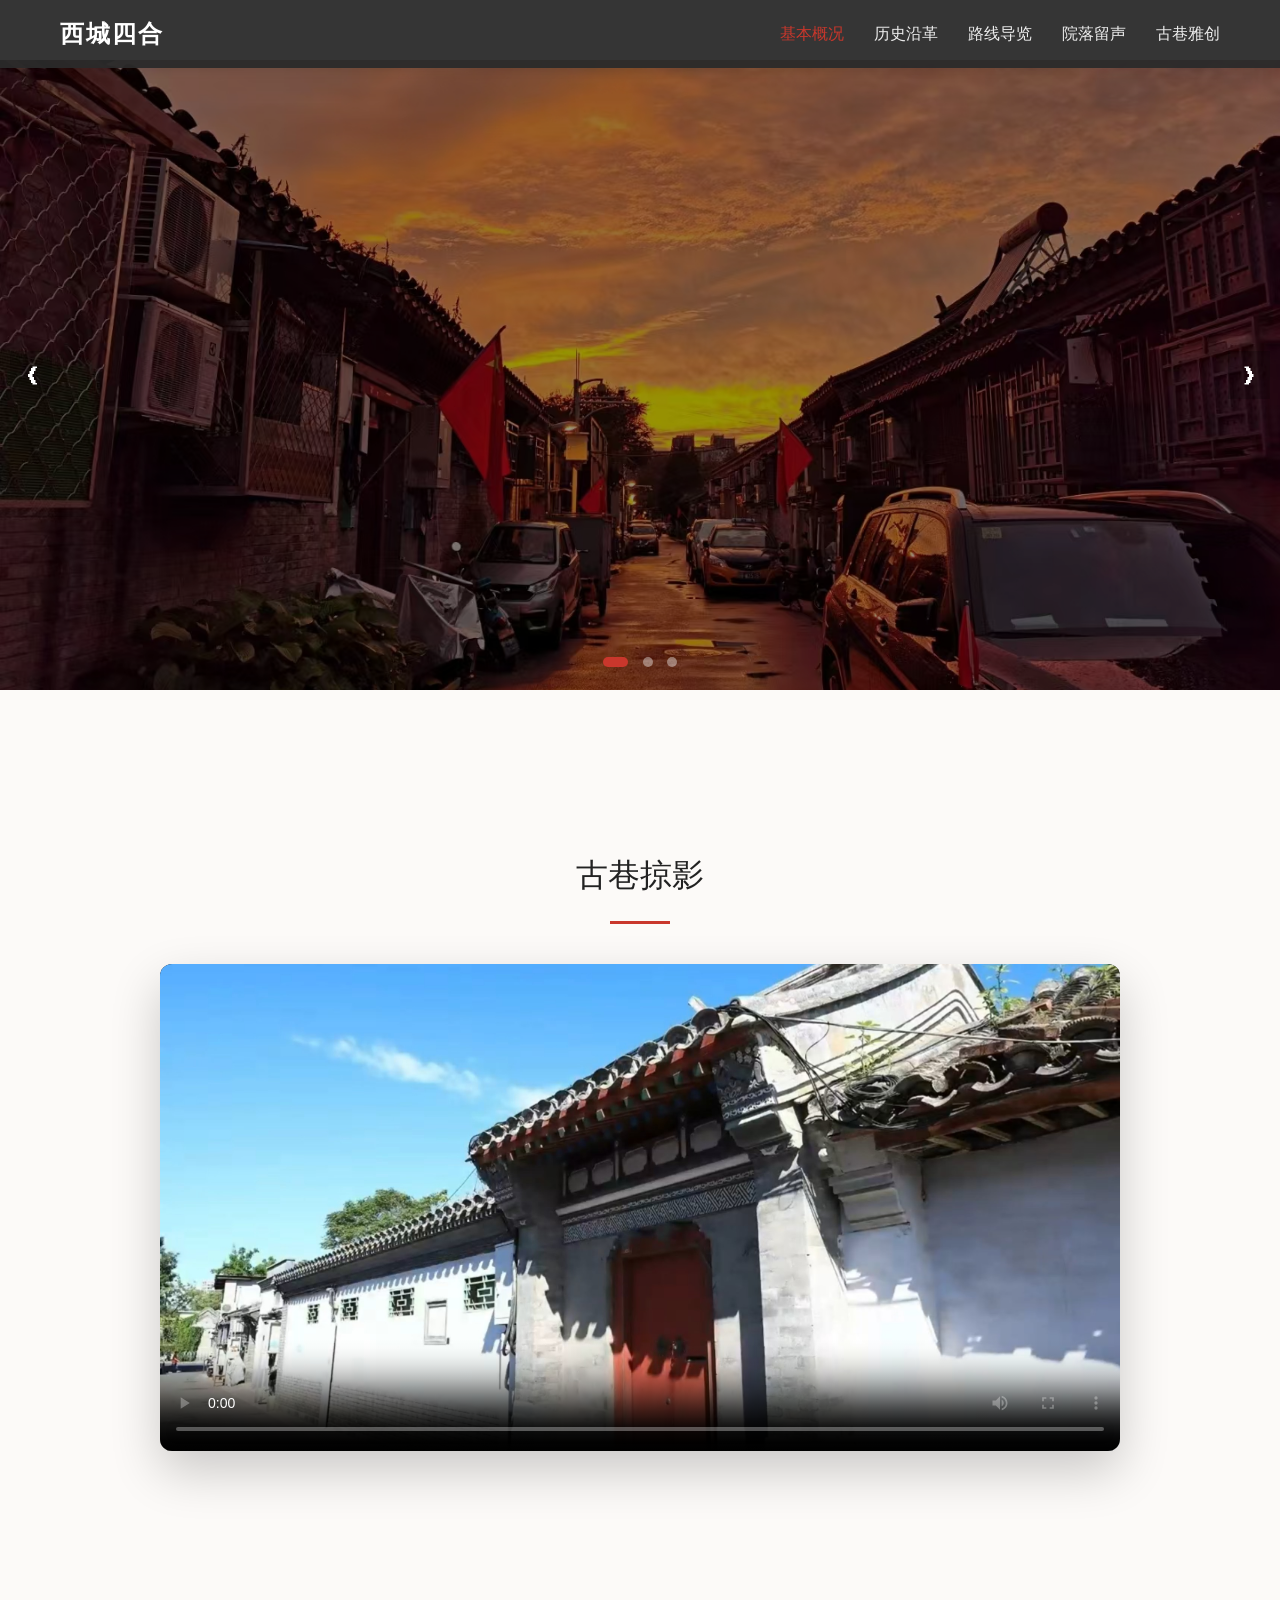
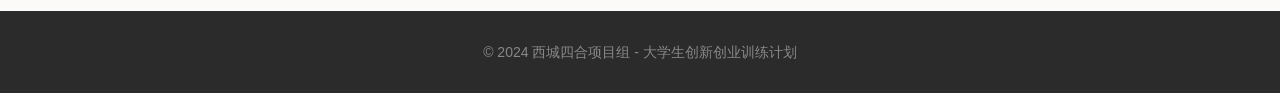
==== index.html @ ec21bded "Add files via upload" ====
<!DOCTYPE html>
<html lang="zh-CN">
<head>
    <meta charset="UTF-8">
    <meta name="viewport" content="width=device-width, initial-scale=1.0">
    <title>西城四合 - 首页</title>
    <link rel="stylesheet" href="style.css">
</head>
<body>

    <nav class="navbar">
        <div class="nav-container">
            <a href="index.html" class="logo">西城四合</a>
            <ul class="nav-links">
                <li><a href="index.html" class="active">基本概况</a></li>
                <li><a href="history.html">历史沿革</a></li>
                <li><a href="routes.html">路线导览</a></li>
                <li><a href="sounds.html">院落留声</a></li>
                <li><a href="creation.html">古巷雅创</a></li>
            </ul>
        </div>
    </nav>

    <header class="hero-slider">
        <div class="slide active"><img src="images/1.jpg" alt="1"></div>
        <div class="slide"><img src="images/2.jpg" alt="2"></div>
        <div class="slide"><img src="images/3.jpg" alt="3"></div>
        
        <div class="banner-text"><h1></h1><p></p></div>

        <button class="slider-btn prev-btn" onclick="prevSlide()">&#10094;</button>
        <button class="slider-btn next-btn" onclick="nextSlide()">&#10095;</button>
        <div class="slider-dots">
            <span class="dot active" onclick="currentSlide(0)"></span>
            <span class="dot" onclick="currentSlide(1)"></span>
            <span class="dot" onclick="currentSlide(2)"></span>
        </div>
    </header>

    <section class="video-display-section">
        <div class="content-container">
            <h2 class="section-title">古巷掠影</h2>
            <div class="divider"></div>
            <div class="video-container">
                <video controls poster="images/home-poster.jpg">
                    <source src="video/home-video.mp4" type="video/mp4">
                    您的浏览器不支持视频播放。
                </video>
            </div>
        </div>
    </section>

    <footer class="footer">
        <p>© 2024 西城四合项目组 - 大学生创新创业训练计划</p>
    </footer>

    <script src="script.js"></script>
</body>
</html>
---- style.css ----
/* =========================================
   1. 基础重置与通用布局
========================================= */
* { margin: 0; padding: 0; box-sizing: border-box; }
body { font-family: "Microsoft YaHei", sans-serif; background-color: #fcfaf8; color: #333; line-height: 1.6; }

.content-container { max-width: 1000px; margin: 0 auto; padding: 0 20px; }
.section-title { font-size: 32px; text-align: center; margin-top: 80px; font-weight: normal; color: #222; }
.divider { width: 60px; height: 3px; background-color: #c9372c; margin: 20px auto 40px auto; }
.footer { background-color: #2b2b2b; color: #888; text-align: center; padding: 30px 0; margin-top: 80px; font-size: 14px; }

/* =========================================
   2. 导航栏 (Navbar)
========================================= */
.navbar { position: fixed; top: 0; width: 100%; background-color: rgba(43, 43, 43, 0.95); z-index: 1000; box-shadow: 0 2px 10px rgba(0,0,0,0.1); }
.nav-container { display: flex; justify-content: space-between; align-items: center; max-width: 1200px; margin: 0 auto; padding: 15px 20px; }
.logo { color: #fff; font-size: 24px; font-weight: bold; text-decoration: none; letter-spacing: 2px; }
.nav-links { list-style: none; display: flex; }
.nav-links li { margin-left: 30px; }
.nav-links a { color: #eee; text-decoration: none; transition: color 0.3s; font-size: 16px; }
.nav-links a:hover, .nav-links a.active { color: #c9372c; }

/* =========================================
   3. 统一顶端轮播图 (Universal Slider)
========================================= */
.hero-slider { 
    position: relative; 
    width: 100%; 
    /* 将高度从 40vh 调大到 65vh (可根据需求在 50-75 之间调整) */
    height: 70vh; 
    overflow: hidden; 
    background-color: #000; 
    margin-top: 60px; 
}

.slide { position: absolute; width: 100%; height: 100%; opacity: 0; transition: opacity 1.2s ease-in-out; }
.slide.active { opacity: 1; }
.slide img { 
    width: 100%; 
    height: 100%; 
    /* cover 是最推荐的 Hero Header 模式，配合较大的容器高度能显示更完整 */
    object-fit: cover; 
    /* 确保图片中心对齐，不会只看到图片的某一个角落 */
    object-position: center; 
    filter: brightness(0.6); 
    transition: transform 0.5s ease; /* 增加平滑过渡感 */
}

/* 页面标题文字样式 */
.banner-text { 
    position: absolute; 
    top: 50%; 
    left: 50%; 
    transform: translate(-50%, -50%); 
    color: white; 
    text-align: center; 
    z-index: 10; 
    width: 100%;
    pointer-events: none; /* 防止遮挡点击事件 */
}
.banner-text h1 { font-size: 42px; margin-bottom: 5px; text-shadow: 2px 2px 10px rgba(0,0,0,0.5); }
.banner-text p { font-size: 18px; opacity: 0.9; }

/* 首页特殊处理：隐藏标题文字 */
.index-page .banner-text { display: none; }

/* 轮播图控制按钮 */
.slider-btn { position: absolute; top: 50%; transform: translateY(-50%); background: rgba(0,0,0,0.2); color: white; border: none; font-size: 24px; padding: 10px 15px; cursor: pointer; transition: 0.3s; z-index: 15; }
.slider-btn:hover { background: rgba(201, 55, 44, 0.8); }
.prev-btn { left: 10px; }
.next-btn { right: 10px; }

.slider-dots { position: absolute; bottom: 15px; width: 100%; text-align: center; z-index: 15; }
.dot { display: inline-block; width: 10px; height: 10px; margin: 0 5px; background-color: rgba(255,255,255,0.4); border-radius: 50%; cursor: pointer; transition: 0.3s; }
.dot.active { background-color: #c9372c; width: 25px; border-radius: 5px; }
/* =========================================
   4. 历史沿革 (History)
========================================= */
.timeline { position: relative; padding: 20px 0; }
.timeline::before { content: ''; position: absolute; left: 50%; width: 2px; height: 100%; background: #ddd; transform: translateX(-50%); }
.timeline-item { position: relative; margin-bottom: 50px; width: 100%; display: flex; justify-content: space-between; align-items: center; }
.timeline-item:nth-child(even) { flex-direction: row-reverse; }
.timeline-content { width: 45%; padding: 20px; background: white; border-radius: 8px; box-shadow: 0 3px 10px rgba(0,0,0,0.05); }
.timeline-date { width: 10%; text-align: center; font-weight: bold; color: #c9372c; z-index: 1; }

.figure-grid { display: grid; grid-template-columns: 1fr 1fr; gap: 30px; margin-bottom: 80px; }
.figure-card { background: white; border-radius: 12px; overflow: hidden; box-shadow: 0 4px 15px rgba(0,0,0,0.05); transition: transform 0.3s; }
.figure-card:hover { transform: translateY(-10px); }
.figure-img img { width: 100%; height: 250px; object-fit: cover; }
.figure-info { padding: 20px; }
.tag { display: inline-block; padding: 2px 8px; background: #eee; font-size: 12px; border-radius: 4px; margin-bottom: 10px; color: #666; }

/* =========================================
   5. 院落留声 (Sounds) 
========================================= */
.stop-all-btn { 
    margin-top: 20px; 
    padding: 10px 25px; 
    background: transparent; 
    border: 1px solid white; 
    color: white; 
    border-radius: 30px; 
    cursor: pointer; 
    transition: all 0.3s; 
    pointer-events: auto; /* 🔑 关键修复：让按钮重新可以被点击 */
}
.stop-all-btn:hover { background-color: #c9372c; border-color: #c9372c; }

.audio-playlist { display: flex; flex-direction: column; gap: 15px; margin-bottom: 60px; }
.audio-item { display: flex; justify-content: space-between; align-items: center; background: white; padding: 20px 30px; border-radius: 8px; box-shadow: 0 4px 10px rgba(0,0,0,0.05); cursor: pointer; transition: all 0.2s; border-left: 5px solid transparent; }
.audio-item:hover { transform: translateX(5px); }
.audio-item.playing { border-left-color: #c9372c; background-color: #fff9f8; }
.play-btn { width: 40px; height: 40px; background-color: #eee; border-radius: 50%; display: flex; justify-content: center; align-items: center; transition: 0.3s; }
.playing .play-btn { background-color: #c9372c; color: white; }

.sound-wall-grid { display: grid; grid-template-columns: repeat(auto-fit, minmax(200px, 1fr)); gap: 20px; margin-bottom: 80px; }
.sound-tile {
    background: white; border: 2px solid #eaeaea; border-radius: 12px; aspect-ratio: 1 / 1;
    display: flex; justify-content: center; align-items: center; text-align: center;
    cursor: pointer; position: relative;
    box-shadow: 0 8px 0 #ddd; transform: translateY(0); transition: all 0.15s cubic-bezier(0.2, 0.8, 0.2, 1);
}
.sound-tile h3 { font-size: 28px; font-family: "KaiTi", "STKaiti", serif; color: #444; transition: 0.2s; }
.sound-tile:hover { transform: translateY(-3px); box-shadow: 0 11px 0 #ccc; }
.sound-tile.playing { transform: translateY(8px); box-shadow: 0 0 0 #ddd; background-color: #c9372c; border-color: #c9372c; }
.sound-tile.playing h3 { color: white; }

/* =========================================
   6. 古巷雅创 (Creation) 
========================================= */
.products-grid { display: grid; grid-template-columns: repeat(3, 1fr); gap: 25px; margin-bottom: 80px; }
.product-card { background: white; border-radius: 12px; overflow: hidden; box-shadow: 0 4px 15px rgba(0,0,0,0.05); cursor: pointer; transition: transform 0.3s, box-shadow 0.3s; }
.product-card:hover { transform: translateY(-8px); box-shadow: 0 12px 25px rgba(0,0,0,0.1); }
.product-img { height: 220px; background-color: #f5f5f5; }
.product-img img { width: 100%; height: 100%; object-fit: cover; }
.product-info { padding: 20px; text-align: center; }
.product-tag { display: inline-block; padding: 3px 10px; background: #fff1f0; color: #c9372c; font-size: 12px; border-radius: 20px; margin-bottom: 10px; }

.hutong-links-grid { display: grid; grid-template-columns: repeat(2, 1fr); gap: 30px; margin-bottom: 80px; }
.hutong-card { position: relative; border-radius: 12px; overflow: hidden; display: block; height: 200px; }
.hutong-card img { width: 100%; height: 100%; object-fit: cover; transition: transform 0.5s ease; }
.hutong-card-overlay { position: absolute; top: 0; left: 0; width: 100%; height: 100%; background: rgba(0,0,0,0.4); display: flex; flex-direction: column; justify-content: center; align-items: center; color: white; transition: background 0.3s; }
.hutong-card:hover img { transform: scale(1.1); }
.hutong-card:hover .hutong-card-overlay { background: rgba(201, 55, 44, 0.7); }

.modal { display: none; position: fixed; z-index: 2000; left: 0; top: 0; width: 100%; height: 100%; background-color: rgba(0,0,0,0.8); justify-content: center; align-items: center; }
.modal-content { background-color: #fcfaf8; width: 90%; max-width: 850px; border-radius: 16px; overflow: hidden; position: relative; animation: zoomIn 0.3s ease-out; }
@keyframes zoomIn { from { opacity: 0; transform: scale(0.9); } to { opacity: 1; transform: scale(1); } }
.close-btn { position: absolute; top: 15px; right: 25px; color: #888; font-size: 36px; font-weight: bold; cursor: pointer; z-index: 10; }
.close-btn:hover { color: #c9372c; }
.modal-body { display: flex; }
.modal-img-container { width: 50%; min-height: 400px; background: #eee; }
.modal-img-container img { width: 100%; height: 100%; object-fit: cover; }
.modal-text { width: 50%; padding: 40px; display: flex; flex-direction: column; justify-content: center; }
.coop-mechanism { background: #fff; padding: 15px; border-left: 4px solid #c9372c; border-radius: 4px; box-shadow: 0 2px 8px rgba(0,0,0,0.05); margin-top: 20px; }

/* =========================================
   7. 移动端自适应
========================================= */
@media screen and (max-width: 768px) {
    .nav-container { flex-direction: column; }
    .nav-links { margin-top: 10px; flex-wrap: wrap; justify-content: center; }
    .timeline::before { left: 20px; }
    .timeline-item, .timeline-item:nth-child(even) { flex-direction: row; }
    .timeline-content { width: calc(100% - 60px); margin-left: 60px; }
    .timeline-date { width: auto; position: absolute; left: 0; top: -25px; }
    .figure-grid, .products-grid, .hutong-links-grid { grid-template-columns: 1fr; }
    .modal-body { flex-direction: column; }
    .modal-img-container, .modal-text { width: 100%; }
    .modal-img-container { min-height: 250px; }
}

/* =========================================
   8. 路线导览 - 专属样式 (已修复尺寸与排版)
========================================= */

/* 精美文字介绍板 */
.route-intro {
    background-color: #fff9f8;
    border-left: 4px solid #c9372c;
    padding: 20px 25px;
    margin: 0 0 20px 0;
    border-radius: 4px 8px 8px 4px;
    box-shadow: 0 4px 15px rgba(0,0,0,0.05);
}
.route-intro p {
    font-size: 15px;
    color: #444;
    line-height: 1.8;
    text-align: justify;
    margin-bottom: 10px;
    text-indent: 2em; /* 首行缩进 */
}
.route-intro p:last-child {
    margin-bottom: 0;
}
.route-intro .highlight-text {
    font-weight: bold;
    color: #c9372c;
    text-indent: 0; /* 欢迎语居中不缩进 */
    text-align: center;
    margin-top: 15px;
}

/* 缩小并精致化后的悬停弹窗 */
.map-tooltip {
    position: fixed;
    background: rgba(255, 255, 255, 0.96); 
    backdrop-filter: blur(8px); 
    width: 280px; /* 从 350px 缩小，防止太大 */
    padding: 15px 20px; /* 减小内边距 */
    border-radius: 12px;
    box-shadow: 0 10px 30px rgba(0,0,0,0.15); 
    border: 1px solid rgba(201, 55, 44, 0.2); 
    pointer-events: none;
    z-index: 3000;
    display: none;
    transform: translate(-50%, -110%);
}

.map-tooltip h3 { 
    font-size: 18px; /* 缩小标题字号 */
    color: #c9372c; 
    margin-bottom: 8px;
    font-weight: bold;
}

.tt-divider {
    width: 30px;
    height: 3px;
    background: #c9372c;
    margin-bottom: 12px;
}

.tt-content-wrap {
    max-height: 180px; /* 限制最高高度，超出会出现滚动条 */
    overflow-y: auto;
    padding-right: 5px;
}

.map-tooltip p { 
    font-size: 13px; /* 缩小正文字号 */
    color: #555; 
    line-height: 1.6; 
    text-align: justify;
}

.audio-hint { 
    margin-top: 12px; 
    font-size: 12px; 
    color: #c9372c; 
    background: #fff1f0; 
    padding: 4px 8px; 
    border-radius: 4px;
    display: inline-block;
    font-weight: bold;
}

/* 地图交互组件基础样式 */
.map-toggle { display: flex; justify-content: flex-start; gap: 15px; margin-bottom: 20px; }
.toggle-btn { padding: 10px 25px; background-color: #eee; color: #555; border: none; border-radius: 30px; font-size: 16px; cursor: pointer; transition: all 0.3s; font-weight: bold; }
.toggle-btn.active { background-color: #c9372c; color: white; box-shadow: 0 4px 10px rgba(201, 55, 44, 0.3); }
.interactive-map-container { position: relative; width: 100%; background: #e5ddce; border-radius: 12px; overflow: hidden; box-shadow: 0 8px 20px rgba(0,0,0,0.1); }
.map-layer { display: none; position: relative; width: 100%; }
.map-layer.active { display: block; }
.map-image { width: 100%; display: block; height: auto; }
.map-pin { position: absolute; width: 30px; height: 30px; transform: translate(-50%, -50%); cursor: pointer; z-index: 10; }
.pin-dot { position: absolute; top: 50%; left: 50%; transform: translate(-50%, -50%); width: 14px; height: 14px; background-color: #c9372c; border: 2px solid white; border-radius: 50%; z-index: 2; transition: transform 0.2s; }
.map-pin:hover .pin-dot, .map-pin.playing .pin-dot { transform: translate(-50%, -50%) scale(1.5); background-color: #e54d42; }
.pin-pulse { position: absolute; top: 50%; left: 50%; transform: translate(-50%, -50%); width: 30px; height: 30px; background-color: rgba(201, 55, 44, 0.5); border-radius: 50%; z-index: 1; animation: pulse 2s infinite ease-out; }
@keyframes pulse { 0% { transform: translate(-50%, -50%) scale(0.8); opacity: 1; } 100% { transform: translate(-50%, -50%) scale(2.5); opacity: 0; } }
.map-pin.playing .pin-pulse { animation: pulse 1s infinite ease-out; }
/* =========================================
   9. 古巷雅创 - 新排版与多图切换提示
========================================= */

/* 重新规划京城名巷网格，电脑端一行3个，使6个链接显得整齐丰满 */
.hutong-links-grid { 
    display: grid; 
    grid-template-columns: repeat(3, 1fr); 
    gap: 30px; 
    margin-bottom: 80px; 
}

/* 手机端名巷链接适配：一行2个，极小屏幕一行1个 */
@media screen and (max-width: 768px) {
    .hutong-links-grid { grid-template-columns: repeat(2, 1fr); }
}
@media screen and (max-width: 480px) {
    .hutong-links-grid { grid-template-columns: 1fr; }
}

/* 弹窗图片的点击切换提示框 */
.modal-img-container {
    position: relative; /* 为提示框提供绝对定位基准 */
}

.img-switch-hint {
    position: absolute;
    bottom: 20px;
    left: 50%;
    transform: translateX(-50%);
    background: rgba(0, 0, 0, 0.6);
    color: white;
    padding: 8px 20px;
    border-radius: 30px;
    font-size: 13px;
    letter-spacing: 1px;
    pointer-events: none; /* 让鼠标点击穿透，不阻挡图片的 onclick 事件 */
    display: none; /* 默认隐藏，由JS判断是否多图来显示 */
    box-shadow: 0 4px 10px rgba(0,0,0,0.3);
    animation: bounceHint 2s infinite; /* 添加微弱的上下跳动动画吸引注意 */
}

@keyframes bounceHint {
    0%, 100% { bottom: 20px; }
    50% { bottom: 25px; }
}
/* =========================================
   10. 视频展示模块样式
========================================= */
.video-display-section {
    padding: 60px 0;
    text-align: center;
}

.video-container {
    max-width: 800px;
    margin: 0 auto;
    border-radius: 12px;
    overflow: hidden;
    box-shadow: 0 10px 30px rgba(0,0,0,0.15);
    background-color: #000;
    line-height: 0; /* 消除视频下方间隙 */
}

.video-container video {
    width: 100%;
    height: auto;
    display: block;
}

/* 手机端适配视频宽度 */
@media screen and (max-width: 768px) {
    .video-container {
        width: 95%;
    }
}
/* =========================================
   10. 视频展示模块优化
========================================= */
.video-display-section {
    padding: 80px 0;
    text-align: center;
}

.video-container {
    max-width: 1000px; /* 调大显示宽度，更醒目 */
    margin: 0 auto;
    border-radius: 12px;
    overflow: hidden;
    box-shadow: 0 20px 50px rgba(0,0,0,0.2); /* 增加阴影深度，提升高级感 */
    background-color: #000;
    line-height: 0;
}

.video-container video {
    width: 100%;
    height: auto;
    display: block;
    /* 确保封面图(poster)能填满容器且不拉伸变形 */
    object-fit: contain; 
}

/* 手机端适配 */
@media screen and (max-width: 768px) {
    .video-display-section { padding: 40px 0; }
    .video-container { width: 92%; }
}
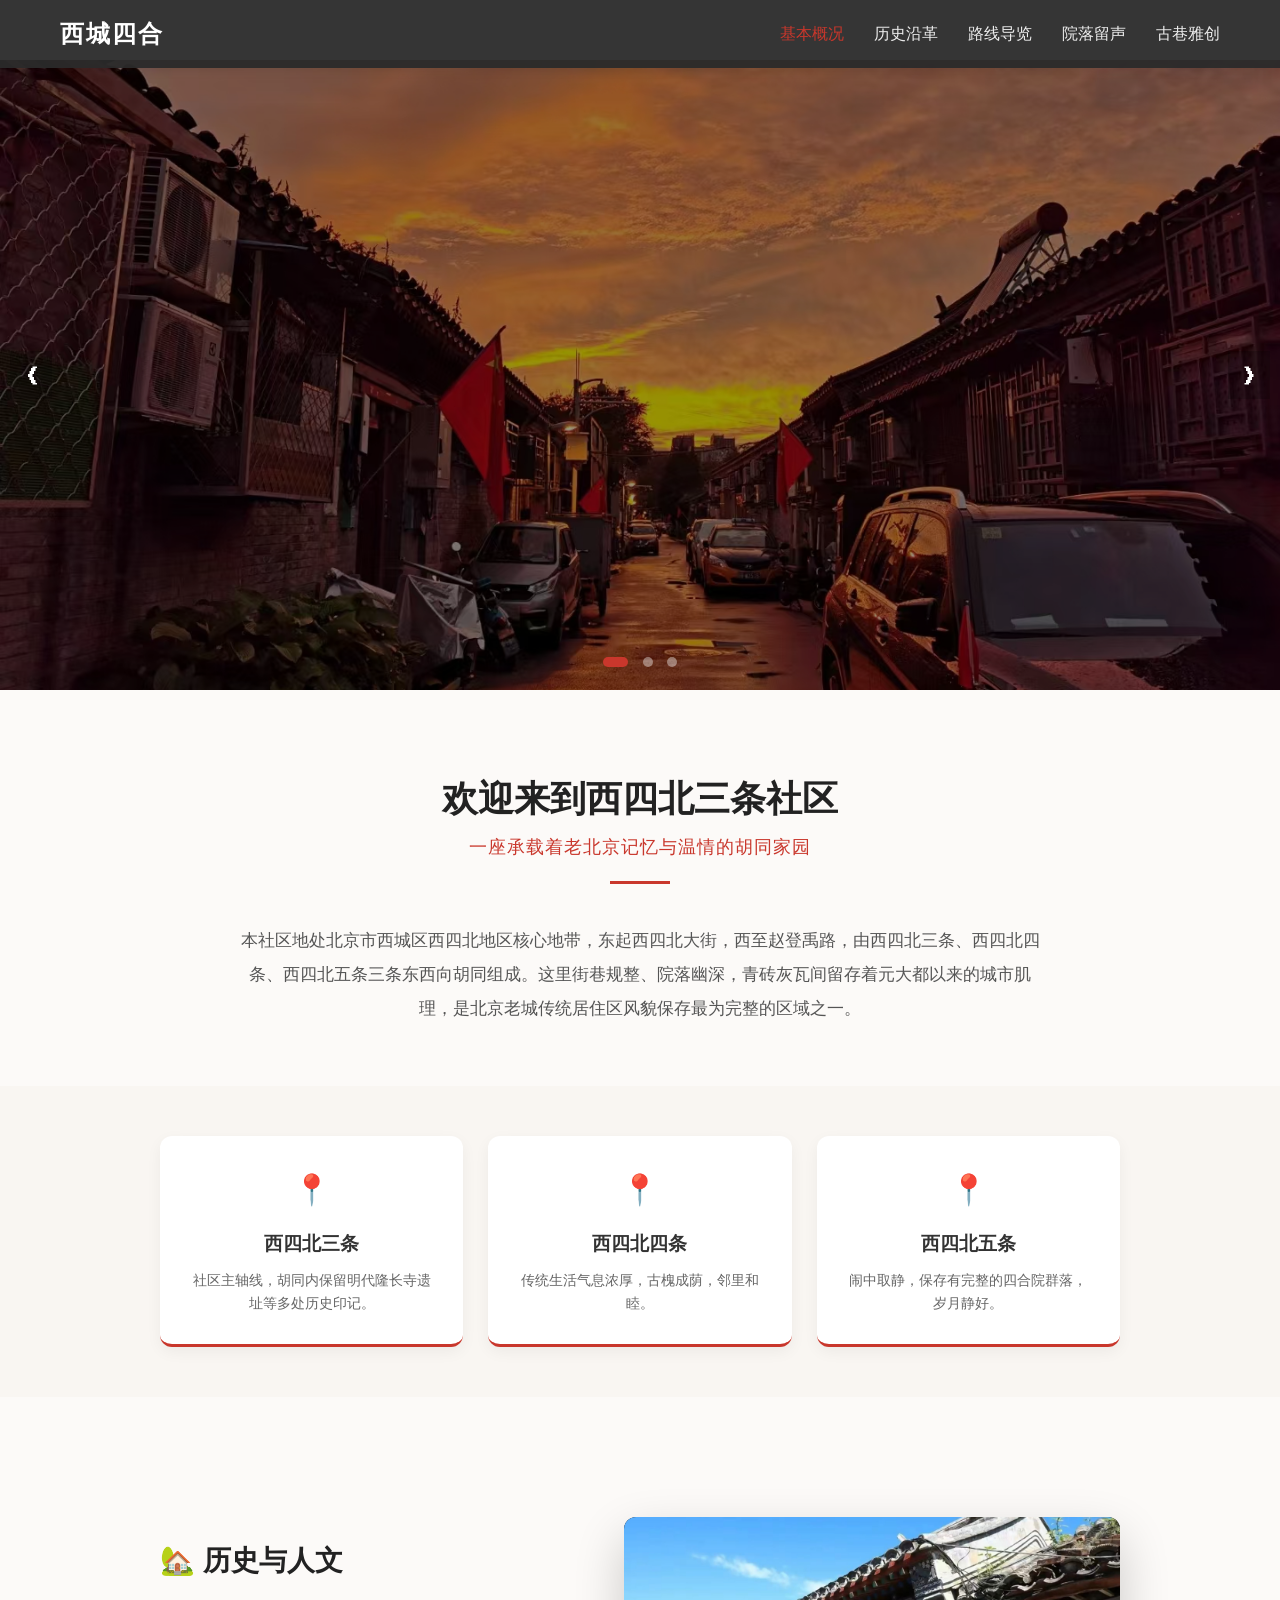
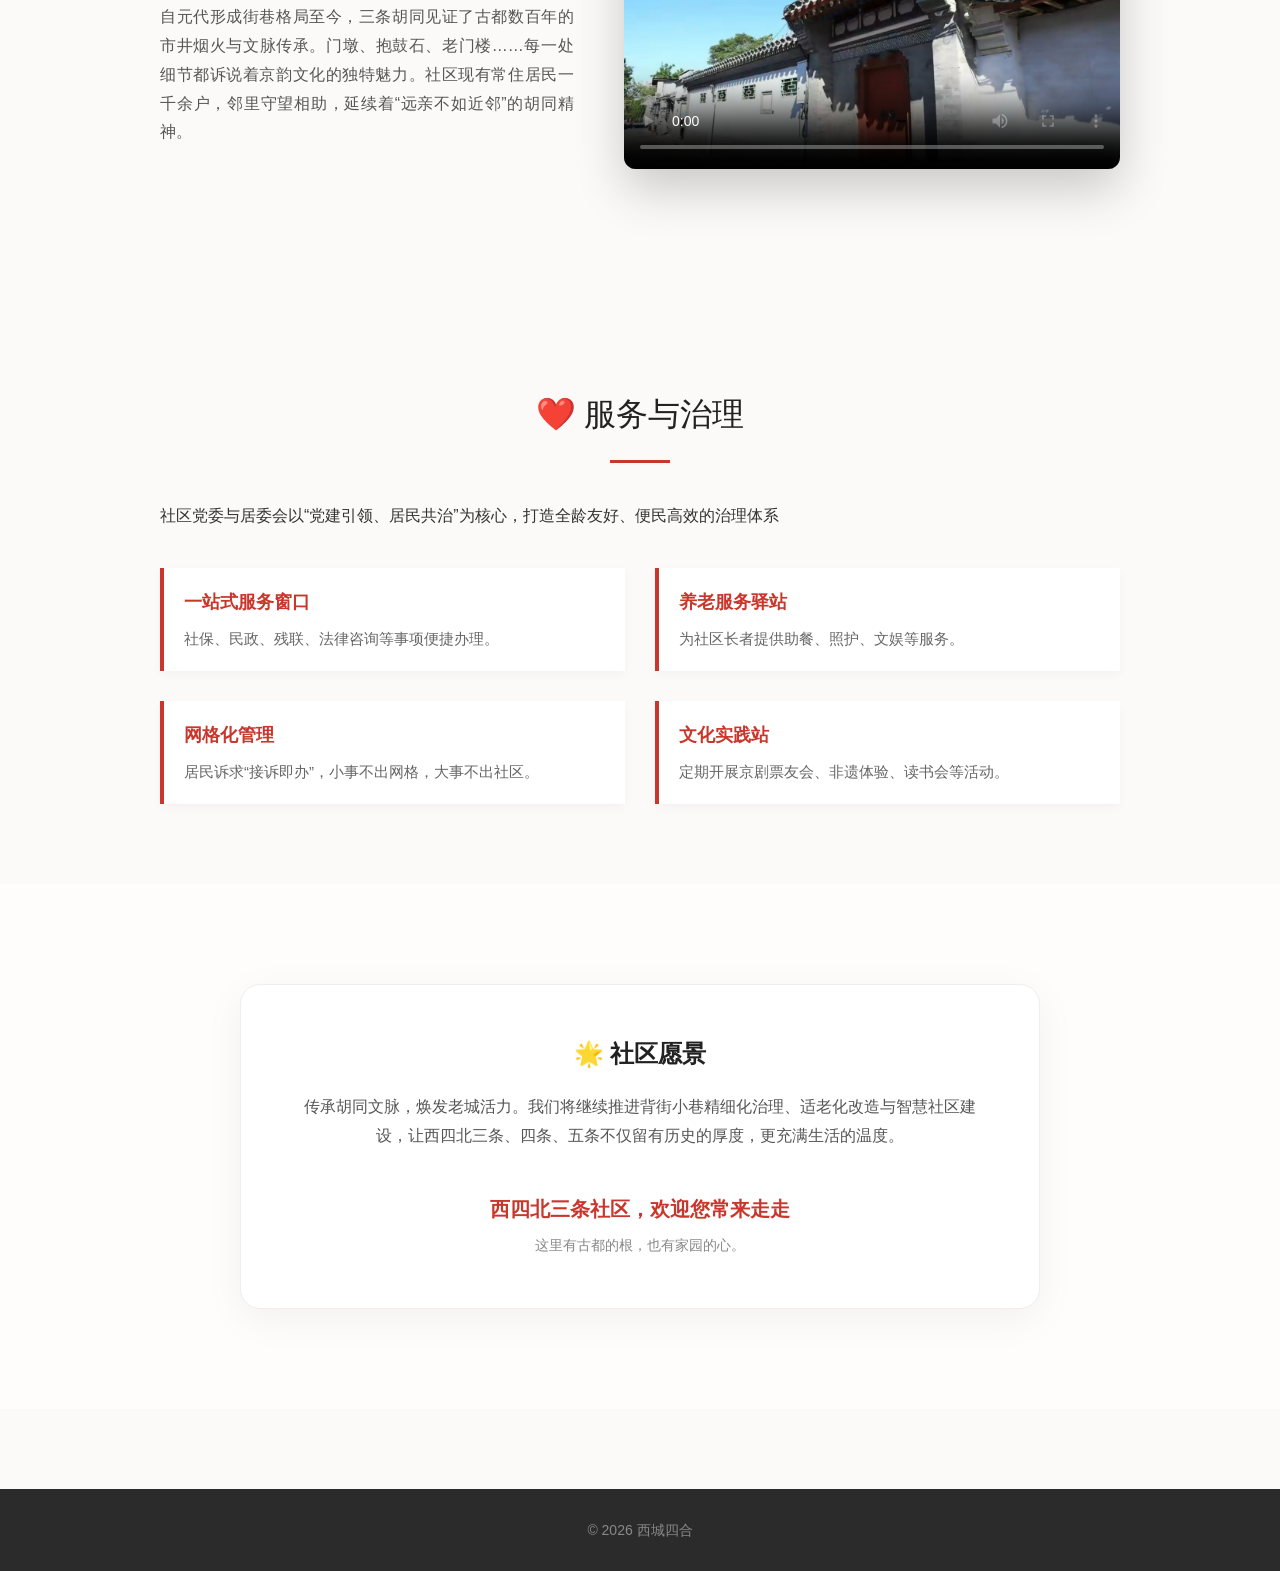
==== commit 4ce04204: "Add files via upload" ====
--- a/index.html
+++ b/index.html
@@ -6,7 +6,7 @@
     <title>西城四合 - 首页</title>
     <link rel="stylesheet" href="style.css">
 </head>
-<body>
+<body class="index-page">
 
     <nav class="navbar">
         <div class="nav-container">
@@ -25,9 +25,7 @@
         <div class="slide active"><img src="images/1.jpg" alt="1"></div>
         <div class="slide"><img src="images/2.jpg" alt="2"></div>
         <div class="slide"><img src="images/3.jpg" alt="3"></div>
-        
         <div class="banner-text"><h1></h1><p></p></div>
-
         <button class="slider-btn prev-btn" onclick="prevSlide()">&#10094;</button>
         <button class="slider-btn next-btn" onclick="nextSlide()">&#10095;</button>
         <div class="slider-dots">
@@ -37,21 +35,99 @@
         </div>
     </header>
 
-    <section class="video-display-section">
+    <section class="overview-section">
         <div class="content-container">
-            <h2 class="section-title">古巷掠影</h2>
+            <h1 class="welcome-title">欢迎来到西四北三条社区</h1>
+            <p class="welcome-subtitle">一座承载着老北京记忆与温情的胡同家园</p>
             <div class="divider"></div>
-            <div class="video-container">
-                <video controls poster="images/home-poster.jpg">
-                    <source src="video/home-video.mp4" type="video/mp4">
-                    您的浏览器不支持视频播放。
-                </video>
+            <div class="intro-text">
+                <p>本社区地处北京市西城区西四北地区核心地带，东起西四北大街，西至赵登禹路，由西四北三条、西四北四条、西四北五条三条东西向胡同组成。这里街巷规整、院落幽深，青砖灰瓦间留存着元大都以来的城市肌理，是北京老城传统居住区风貌保存最为完整的区域之一。</p>
+            </div>
+        </div>
+    </section>
+
+    <section class="lane-range-section">
+        <div class="content-container">
+            <div class="lane-grid">
+                <div class="lane-card">
+                    <div class="lane-icon">📍</div>
+                    <h3>西四北三条</h3>
+                    <p>社区主轴线，胡同内保留明代隆长寺遗址等多处历史印记。</p>
+                </div>
+                <div class="lane-card">
+                    <div class="lane-icon">📍</div>
+                    <h3>西四北四条</h3>
+                    <p>传统生活气息浓厚，古槐成荫，邻里和睦。</p>
+                </div>
+                <div class="lane-card">
+                    <div class="lane-icon">📍</div>
+                    <h3>西四北五条</h3>
+                    <p>闹中取静，保存有完整的四合院群落，岁月静好。</p>
+                </div>
+            </div>
+        </div>
+    </section>
+
+    <section class="culture-section">
+        <div class="content-container">
+            <div class="side-layout">
+                <div class="side-text">
+                    <h2 class="side-title">🏡 历史与人文</h2>
+                    <p>自元代形成街巷格局至今，三条胡同见证了古都数百年的市井烟火与文脉传承。门墩、抱鼓石、老门楼……每一处细节都诉说着京韵文化的独特魅力。社区现有常住居民一千余户，邻里守望相助，延续着“远亲不如近邻”的胡同精神。</p>
+                </div>
+                <div class="side-video">
+                    <div class="video-container">
+                        <video controls poster="images/home-poster.jpg">
+                            <source src="video/home-video.mp4" type="video/mp4">
+                            您的浏览器不支持视频播放。
+                        </video>
+                    </div>
+                </div>
+            </div>
+        </div>
+    </section>
+
+    <section class="service-section">
+        <div class="content-container">
+            <h2 class="section-title">❤️ 服务与治理</h2>
+            <div class="divider"></div>
+            <p class="section-desc">社区党委与居委会以“党建引领、居民共治”为核心，打造全龄友好、便民高效的治理体系</p>
+            <div class="service-list">
+                <div class="service-item">
+                    <h4>一站式服务窗口</h4>
+                    <p>社保、民政、残联、法律咨询等事项便捷办理。</p>
+                </div>
+                <div class="service-item">
+                    <h4>养老服务驿站</h4>
+                    <p>为社区长者提供助餐、照护、文娱等服务。</p>
+                </div>
+                <div class="service-item">
+                    <h4>网格化管理</h4>
+                    <p>居民诉求“接诉即办”，小事不出网格，大事不出社区。</p>
+                </div>
+                <div class="service-item">
+                    <h4>文化实践站</h4>
+                    <p>定期开展京剧票友会、非遗体验、读书会等活动。</p>
+                </div>
+            </div>
+        </div>
+    </section>
+
+    <section class="vision-section">
+        <div class="content-container">
+            <div class="vision-box">
+                <h2>🌟 社区愿景</h2>
+                <p>传承胡同文脉，焕发老城活力。我们将继续推进背街小巷精细化治理、适老化改造与智慧社区建设，让西四北三条、四条、五条不仅留有历史的厚度，更充满生活的温度。</p>
+                <div class="final-invite">
+                    <p>西四北三条社区，欢迎您常来走走</p>
+                    <span>这里有古都的根，也有家园的心。</span>
+                </div>
             </div>
         </div>
     </section>
 
     <footer class="footer">
-        <p>© 2024 西城四合项目组 - 大学生创新创业训练计划</p>
+        <p>© 2026 西城四合</p>
     </footer>
 
     <script src="script.js"></script>
--- a/style.css
+++ b/style.css
@@ -260,11 +260,38 @@
 .map-toggle { display: flex; justify-content: flex-start; gap: 15px; margin-bottom: 20px; }
 .toggle-btn { padding: 10px 25px; background-color: #eee; color: #555; border: none; border-radius: 30px; font-size: 16px; cursor: pointer; transition: all 0.3s; font-weight: bold; }
 .toggle-btn.active { background-color: #c9372c; color: white; box-shadow: 0 4px 10px rgba(201, 55, 44, 0.3); }
-.interactive-map-container { position: relative; width: 100%; background: #e5ddce; border-radius: 12px; overflow: hidden; box-shadow: 0 8px 20px rgba(0,0,0,0.1); }
+.interactive-map-container {
+    position: relative;
+    width: 100%;
+    background: #e5ddce;
+    border-radius: 12px;
+    overflow: hidden;
+    box-shadow: 0 8px 20px rgba(0,0,0,0.1);
+    line-height: 0; /* 🔑 消除图片下方的微小间隙，防止漂移 */
+}
+/* 为每一层地图创建一个绝对坐标系 */
+.map-wrapper {
+    position: relative; /* 所有的红点以此为 0,0 坐标 */
+    display: inline-block;
+    width: 100%;
+}
 .map-layer { display: none; position: relative; width: 100%; }
 .map-layer.active { display: block; }
-.map-image { width: 100%; display: block; height: auto; }
-.map-pin { position: absolute; width: 30px; height: 30px; transform: translate(-50%, -50%); cursor: pointer; z-index: 10; }
+.map-image {
+    width: 100%;
+    height: auto;
+    display: block; /* 消除行内元素间隙 */
+}
+
+/* 红点样式保持相对定位 */
+.map-pin {
+    position: absolute;
+    width: 24px;  /* 稍微调小一点，显得更精细 */
+    height: 24px;
+    transform: translate(-50%, -50%); /* 确保中心对准百分比位置 */
+    cursor: pointer;
+    z-index: 10;
+}
 .pin-dot { position: absolute; top: 50%; left: 50%; transform: translate(-50%, -50%); width: 14px; height: 14px; background-color: #c9372c; border: 2px solid white; border-radius: 50%; z-index: 2; transition: transform 0.2s; }
 .map-pin:hover .pin-dot, .map-pin.playing .pin-dot { transform: translate(-50%, -50%) scale(1.5); background-color: #e54d42; }
 .pin-pulse { position: absolute; top: 50%; left: 50%; transform: translate(-50%, -50%); width: 30px; height: 30px; background-color: rgba(201, 55, 44, 0.5); border-radius: 50%; z-index: 1; animation: pulse 2s infinite ease-out; }
@@ -376,4 +403,166 @@
 @media screen and (max-width: 768px) {
     .video-display-section { padding: 40px 0; }
     .video-container { width: 92%; }
+}
+/* =========================================
+   首页 (Basic Overview) 精细化排版
+========================================= */
+
+/* 欢迎语样式 */
+.welcome-title { font-size: 36px; text-align: center; margin-top: 80px; font-weight: bold; color: #222; }
+.welcome-subtitle { font-size: 18px; text-align: center; color: #c9372c; margin-top: 5px; letter-spacing: 1px; }
+.intro-text { max-width: 800px; margin: 0 auto; text-align: center; font-size: 17px; line-height: 2; color: #555; }
+
+/* 社区范围三栏卡片 */
+.lane-range-section { padding: 50px 0; background: #f9f6f2; margin: 60px 0; }
+.lane-grid { display: grid; grid-template-columns: repeat(3, 1fr); gap: 25px; }
+.lane-card { background: #fff; padding: 30px; border-radius: 12px; text-align: center; box-shadow: 0 5px 15px rgba(0,0,0,0.05); border-bottom: 3px solid #c9372c; }
+.lane-icon { font-size: 30px; margin-bottom: 15px; }
+.lane-card h3 { margin-bottom: 10px; color: #333; }
+.lane-card p { font-size: 14px; color: #666; line-height: 1.6; }
+
+/* 侧边图文混排（视频+文字） */
+.culture-section { padding: 60px 0; }
+.side-layout { display: flex; align-items: center; gap: 50px; }
+.side-text { flex: 1; }
+.side-video { flex: 1.2; }
+.side-title { font-size: 28px; margin-bottom: 20px; color: #222; }
+.side-text p { font-size: 16px; line-height: 1.8; color: #555; text-align: justify; }
+
+/* 服务与治理四格 */
+.service-section { padding: 80px 0; }
+.service-list { display: grid; grid-template-columns: repeat(2, 1fr); gap: 30px; margin-top: 40px; }
+.service-item { padding: 20px; border-left: 4px solid #c9372c; background: #fff; box-shadow: 0 4px 10px rgba(0,0,0,0.03); }
+.service-item h4 { color: #c9372c; margin-bottom: 10px; font-size: 18px; }
+.service-item p { font-size: 15px; color: #666; }
+
+/* 愿景版块 */
+.vision-section { padding: 100px 0; background: #fffdfb; }
+.vision-box { max-width: 800px; margin: 0 auto; text-align: center; border: 1px solid #eee; padding: 50px; border-radius: 20px; background: white; box-shadow: 0 10px 40px rgba(0,0,0,0.05); }
+.vision-box h2 { color: #222; margin-bottom: 20px; }
+.vision-box p { font-size: 16px; line-height: 1.8; color: #555; margin-bottom: 30px; }
+.final-invite { margin-top: 40px; }
+.final-invite p { font-size: 20px; font-weight: bold; color: #c9372c; margin-bottom: 5px; }
+.final-invite span { color: #888; font-size: 14px; }
+
+/* 手机适配 */
+@media screen and (max-width: 768px) {
+    .lane-grid, .service-list, .side-layout { grid-template-columns: 1fr; flex-direction: column; }
+    .side-layout { gap: 30px; }
+    .welcome-title { font-size: 28px; }
+    .vision-box { padding: 30px; }
+}
+/* 声音模块容器 */
+.sound-module {
+    display: none; /* 默认隐藏 */
+    animation: fadeIn 0.5s ease;
+}
+
+.sound-module.active {
+    display: block; /* 激活时显示 */
+}
+
+/* 渐显动画 */
+@keyframes fadeIn {
+    from { opacity: 0; transform: translateY(10px); }
+    to { opacity: 1; transform: translateY(0); }
+}
+
+/* 调整声音方块网格，确保12个方块排版整齐 */
+.sound-wall-grid {
+    display: grid;
+    grid-template-columns: repeat(4, 1fr); /* 电脑端一行4个 */
+    gap: 20px;
+}
+
+@media screen and (max-width: 768px) {
+    .sound-wall-grid {
+        grid-template-columns: repeat(2, 1fr); /* 手机端一行2个 */
+    }
+}
+/* =========================================
+   历史沿革 - 新增图片排版与名人轶事卡片
+========================================= */
+
+/* 时间轴图片样式 (利用Flex布局的特性，在左右空白处完美交替) */
+.timeline-img {
+    width: 45%;
+    border-radius: 12px;
+    overflow: hidden;
+    box-shadow: 0 4px 15px rgba(0,0,0,0.08);
+    position: relative;
+}
+
+.timeline-img img {
+    width: 100%;
+    height: 250px;
+    object-fit: cover;
+    display: block;
+    transition: transform 0.5s ease;
+}
+
+.timeline-item:hover .timeline-img img {
+    transform: scale(1.05); /* 鼠标悬停微微放大 */
+}
+
+/* 移动端时间轴修正 (确保图片和文字在手机上竖向排列) */
+@media screen and (max-width: 768px) {
+    .timeline-item, .timeline-item:nth-child(even) {
+        flex-direction: row; 
+        flex-wrap: wrap; 
+        align-items: flex-start;
+    }
+    .timeline-img {
+        width: calc(100% - 60px);
+        margin-left: 60px;
+        margin-bottom: 15px;
+    }
+    .timeline-img img { height: 180px; }
+}
+
+/* 名人轶事三列卡片网格 */
+.anecdotes-grid {
+    display: grid;
+    grid-template-columns: repeat(3, 1fr);
+    gap: 30px;
+    margin-bottom: 40px;
+}
+
+.anecdote-card {
+    background: #fff;
+    padding: 30px;
+    border-radius: 12px;
+    box-shadow: 0 5px 20px rgba(0,0,0,0.04);
+    border-top: 4px solid #c9372c;
+    transition: transform 0.3s, box-shadow 0.3s;
+}
+
+.anecdote-card:hover {
+    transform: translateY(-8px);
+    box-shadow: 0 12px 25px rgba(0,0,0,0.08);
+}
+
+.anecdote-header { margin-bottom: 20px; }
+.anecdote-header h3 { font-size: 24px; color: #222; margin-bottom: 10px; letter-spacing: 2px; }
+.anecdote-location { 
+    display: inline-block; 
+    font-size: 13px; 
+    color: #c9372c; 
+    background: #fff1f0; 
+    padding: 4px 12px; 
+    border-radius: 20px; 
+    font-weight: bold;
+}
+
+.anecdote-card p {
+    font-size: 15px;
+    color: #555;
+    line-height: 1.8;
+    text-align: justify;
+}
+
+/* 手机端名人轶事单列显示 */
+@media screen and (max-width: 768px) {
+    .anecdotes-grid { grid-template-columns: 1fr; gap: 20px; }
+    .anecdote-card { padding: 25px 20px; }
 }
